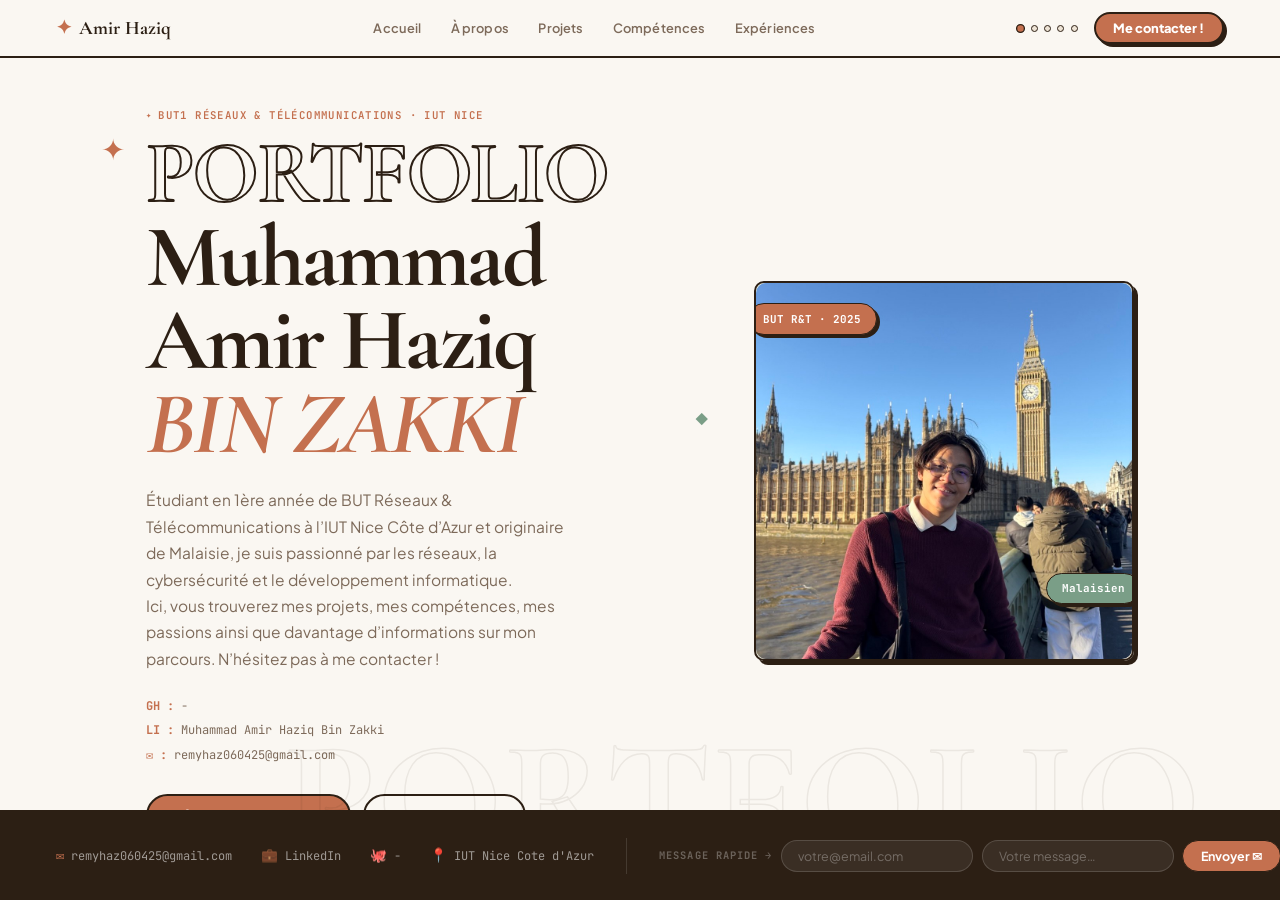
==== index.html @ 5dcdbc03 "Rename Portfolio.html to index.html" ====
<!DOCTYPE html>
<html lang="fr">
<head>
<meta charset="UTF-8">
<meta name="viewport" content="width=device-width, initial-scale=1.0">
<title>Portfolio – Amir Haziq | BUT R&T</title>
<link href="https://fonts.googleapis.com/css2?family=Cormorant+Garamond:ital,wght@0,600;0,700;1,400&family=Plus+Jakarta+Sans:wght@400;500;600;700;800&family=JetBrains+Mono:wght@400;600&display=swap" rel="stylesheet">
<link rel="stylesheet" href="style.css">
<style>

</style>
</head>
<body>

<!-- ══════════════ NAV ══════════════ -->
<nav>
  <a class="nav-logo" href="#" onclick="showPage('home'); return false;">
    <span class="nav-star">✦</span> Amir Haziq
  </a>
  <ul class="nav-links" id="navLinks">
    <li><button onclick="showPage('home')"       data-page="home">Accueil</button></li>
    <li><button onclick="showPage('apropos')"    data-page="apropos">À propos</button></li>
    <li><button onclick="showPage('projets')"    data-page="projets">Projets</button></li>
    <li><button onclick="showPage('competences')" data-page="competences">Compétences</button></li>
    <li><button onclick="showPage('experiences')" data-page="experiences">Expériences</button></li>
  </ul>
  <div style="display:flex;align-items:center;gap:1rem;">
    <div class="nav-dots" id="navDots">
      <div class="dot active" onclick="showPage('home')"        title="Accueil"></div>
      <div class="dot"        onclick="showPage('apropos')"     title="À propos"></div>
      <div class="dot"        onclick="showPage('projets')"     title="Projets"></div>
      <div class="dot"        onclick="showPage('competences')" title="Compétences"></div>
      <div class="dot"        onclick="showPage('experiences')" title="Expériences"></div>
    </div>
    <button class="nav-cta-btn" onclick="focusFooterEmail()">Me contacter !</button>
  </div>
</nav>

<!-- ══════════════ PAGES ══════════════ -->
<div class="pages-wrap">

  <!-- ╔══════════════╗
       ║  1 — HOME   ║
       ╚══════════════╝ -->
  <div class="page active" id="p-home">
    <div class="page-inner">
      <div class="bg-word" style="bottom:0;right:-1%;">PORTFOLIO</div>
      <div class="sparkle sp1" aria-hidden="true">✦</div>
      <div class="sparkle sp2" aria-hidden="true">◆</div>

      <div class="hero-layout">
        <div>
          <div class="eyebrow">BUT1 Réseaux &amp; Télécommunications · IUT Nice</div>
          <h1 class="hero-h1">
            <span class="hero-outline">PORTFOLIO</span>
            <span>Muhammad Amir Haziq<br><em>BIN ZAKKI</em></span>
          </h1>
          <p class="hero-desc">
            Étudiant en 1ère année de BUT Réseaux & Télécommunications à l’IUT Nice Côte d’Azur et originaire de Malaisie, je suis passionné par les réseaux, la cybersécurité et le développement informatique.<br>
            Ici, vous trouverez mes projets, mes compétences, mes passions ainsi que davantage d’informations sur mon parcours. N’hésitez pas à me contacter !
          </p>
          <div class="hero-social">
            <span><strong>GH :</strong> -</span>
            <span href="www.linkedin.com/in/muhammad-amir-haziq-bin-zakki-6a9a522b0"><strong>LI :</strong> Muhammad Amir Haziq Bin Zakki</span>
            <span><strong>✉ :</strong> remyhaz060425@gmail.com</span>
          </div>
          <div class="hero-ctas">
            <button class="btn btn-terra" onclick="showPage('apropos')">Découvrir mon profil →</button>
            <button class="btn btn-outline" onclick="showPage('projets')">Voir mes projets</button>
          </div>
        </div>

        <div style="position:relative;">
          <div class="hero-photo">
            <span class="hf-badge hf1">BUT R&amp;T · 2025</span>
            <img src="me.jpg" alt="Photo de profil" class="profile-photo">
            <span class="hf-badge hf2">Malaisien</span>
          </div>
        </div>
      </div>
    </div>
  </div>


  <!-- ╔══════════════╗
       ║  2 — APROPOS║
       ╚══════════════╝ -->
  <div class="page" id="p-apropos">
    <div class="page-inner">
      <div class="bg-word" style="bottom:2%;right:-2%;">ABOUT</div>

      <div class="eyebrow">Qui suis-je ?</div>
      <div class="apropos-layout">
        <div>
          <h2 class="hello-title">Hello,<br>Je suis<br><em>Amir Haziq</em></h2>
          <div class="apropos-text">
            <p>Originaire de Malaisie, j’ai d’abord suivi une année de programme préparatoire dans mon pays afin de renforcer mes connaissances académiques et de mieux définir mon projet d’études. En 2025, j’ai choisi de poursuivre mon parcours en France en intégrant le BUT Réseaux et Télécommunications à l’IUT Nice Côte d’Azur, un domaine qui correspond pleinement à mes centres d’intérêt. </p>
            <p>Au cours de ma formation, je développe des compétences en programmation, en administration Linux, en cybersécurité ainsi qu’en configuration et gestion de réseaux. Je m’intéresse également aux technologies web, aux systèmes connectés et aux solutions intelligentes basées sur l’intelligence artificielle. </p>
            <p>À long terme, je souhaite mettre mes compétences au service de projets innovants liés à l’environnement et aux technologies qui facilitent le quotidien des personnes. J’aimerais également contribuer au développement de solutions intelligentes, durables et sécurisées, en combinant réseaux, cybersécurité et intelligence artificielle afin d’avoir un impact positif sur la société et les générations futures.</p>
            <p>Mon objectif : m'orienter vers [cybersécurité / développement / administration systèmes].</p>
          </div>
          <a href="www.linkedin.com/in/muhammad-amir-haziq-bin-zakki-6a9a522b0" class="linkedin-bar" target="_blank">🔗 ma profil linkedin</a>
        </div>

        <div>
          <div class="info-cards">
            <div class="info-card">
              <div class="ic-icon">🎓</div>
              <div><div class="ic-label">Formation</div><div class="ic-value">BUT R&amp;T – Sophia Antipolis</div></div>
            </div>
            <div class="info-card">
              <div class="ic-icon">📍</div>
              <div><div class="ic-label">Localisation</div><div class="ic-value">Nice / Sophia Antipolis</div></div>
            </div>
            <div class="info-card">
              <div class="ic-icon">🌍</div>
              <div><div class="ic-label">Langues</div><div class="ic-value">Français · Anglais B2</div></div>
            </div>
            <div class="info-card">
              <div class="ic-icon">🔍</div>
              <div><div class="ic-label">Recherche</div><div class="ic-value">-</div></div>
            </div>
          </div>
          <div class="contact-card">
            <h3>Contact</h3>
            <div class="cc-row"><span class="cc-icon">📍</span> Sophia Antipolis, France</div>
            <div class="cc-row"><span class="cc-icon">✉</span> remyhaz060425@gmail.com</div>
            <div class="cc-row"><span class="cc-icon">🐙</span> -</div>
            <div class="cc-row"><span class="cc-icon">💼</span> -</div>
          </div>
        </div>
      </div>
    </div>
  </div>


  <!-- ╔══════════════╗
       ║  3 — PROJETS║
       ╚══════════════╝ -->
<div class="page" id="p-projets">
  <div class="page-inner">
    <div class="bg-word" style="top:0;right:-2%;font-size:clamp(4rem,9vw,8rem);">
      PROJECTS
    </div>

    <div class="eyebrow">Réalisations</div>
    <h2 class="section-title">Mes projets</h2>

    <div class="projects-grid">

      <!-- SAE21 -->
      <div class="project-card">
        <div class="project-thumb pt-sage">🌐</div>

        <div class="project-body">
          <span class="project-badge badge-tech">
            Technique - SAE21
          </span>

          <div class="proj-title">
            Configuration d’un réseau d’entreprise
          </div>

          <div class="fiche">
            <div>
              <div class="fiche-label">🎯 Objectif</div>

              <div class="fiche-value">
                Concevoir et configurer un réseau d’entreprise
                sécurisé avec segmentation VLAN et services réseau.
              </div>
            </div>

            <div>
              <div class="fiche-label">⚙️ Actions réalisées</div>

              <ul class="fiche-actions">
                <li>Création du plan d’adressage IPv4</li>
                <li>Configuration des VLANs et routage inter-VLAN</li>
                <li>Mise en place du serveur DHCP</li>
                <li>Tests de connectivité et dépannage réseau</li>
              </ul>
            </div>

            <div>
              <div class="fiche-label">🛠️ Technos</div>

              <div class="fiche-tags">
                <span class="tag">Cisco Packet Tracer</span>
                <span class="tag">VLAN</span>
                <span class="tag">DHCP</span>
                <span class="tag">IPv4</span>
              </div>
            </div>

            <div class="fiche-proof">
              📎 Schéma réseau + rapport PDF · <a href="#">Voir →</a>
            </div>
          </div>
        </div>
      </div>

      <!-- R111 -->
      <div class="project-card">
        <div class="project-thumb pt-terra">🌍</div>

        <div class="project-body">
          <span class="project-badge badge-nontech">
            Non Technique - R111
          </span>

          <div class="proj-title">
            Comparaison culturelle France – Malaisie
          </div>

          <div class="fiche">
            <div>
              <div class="fiche-label">🎯 Objectif</div>

              <div class="fiche-value">
                Présenter les différences culturelles et les habitudes
                de communication entre la France et la Malaisie dans un
                contexte universitaire et professionnel.
              </div>
            </div>

            <div>
              <div class="fiche-label">⚙️ Actions réalisées</div>

              <ul class="fiche-actions">
                <li>Recherche et analyse interculturelle</li>
                <li>Création d’un support de présentation</li>
                <li>Présentation orale en français</li>
                <li>Travail collaboratif et communication professionnelle</li>
              </ul>
            </div>

            <div>
              <div class="fiche-label">🛠️ Compétences</div>

              <div class="fiche-tags">
                <span class="tag">Communication</span>
                <span class="tag">Travail d’équipe</span>
                <span class="tag">Présentation orale</span>
                <span class="tag">Interculturel</span>
              </div>
            </div>

            <div class="fiche-proof">
              📎 Diaporama + présentation orale · <a href="#">Voir →</a>
            </div>
          </div>
        </div>
      </div>

      <!--
      <div class="project-card">
        <div class="project-thumb pt-rose">📋</div>

        <div class="project-body">
          <span class="project-badge badge-nontech">
            Non technique
          </span>

          <div class="proj-title">
            [Nom du projet]
          </div>

          <div class="fiche">
            <div>
              <div class="fiche-label">🎯 Objectif</div>

              <div class="fiche-value">
                [Description du projet]
              </div>
            </div>

            <div>
              <div class="fiche-label">⚙️ Actions réalisées</div>

              <ul class="fiche-actions">
                <li>[Action 1]</li>
                <li>[Action 2]</li>
                <li>[Action 3]</li>
              </ul>
            </div>

            <div>
              <div class="fiche-label">🛠️ Compétences</div>

              <div class="fiche-tags">
                <span class="tag">Communication</span>
                <span class="tag">Rédaction</span>
                <span class="tag">Équipe</span>
              </div>
            </div>

            <div class="fiche-proof">
              📎 Rapport PDF · <a href="#">Voir →</a>
            </div>
          </div>
        </div>
      </div>
      -->

    </div>
  </div>
</div>


   <!--╔════════════════════╗
       ║  4 — COMPÉTENCES   ║
       ╚════════════════════╝-->
  <div class="page" id="p-competences">
    <!--
    <div class="page-inner">
      <div class="bg-word" style="bottom:0;left:-1%;font-size:clamp(5rem,10vw,9rem);">SKILLS</div>

      <div class="eyebrow">Savoir-faire</div>
      <h2 class="section-title">Compétences</h2>

      <div class="skills-layout">
        <div class="skill-cat">
          <div class="skill-cat-hd"><div class="skill-cat-icon">🔌</div><span class="skill-cat-name">Réseaux</span></div>
          <div class="skill-item"><div class="skill-row"><span class="skill-name">TCP/IP – Routage</span><span class="skill-lv lv-m">Intermédiaire</span></div><div class="skill-bar"><div class="skill-fill f-terra" style="width:55%"></div></div></div>
          <div class="skill-item"><div class="skill-row"><span class="skill-name">VLAN / Switching</span><span class="skill-lv lv-m">Intermédiaire</span></div><div class="skill-bar"><div class="skill-fill f-terra" style="width:50%"></div></div></div>
          <div class="skill-item"><div class="skill-row"><span class="skill-name">Cisco Packet Tracer</span><span class="skill-lv lv-g">Bon niveau</span></div><div class="skill-bar"><div class="skill-fill f-sage" style="width:65%"></div></div></div>
          <div class="skill-item"><div class="skill-row"><span class="skill-name">Wireshark</span><span class="skill-lv lv-b">Débutant</span></div><div class="skill-bar"><div class="skill-fill f-rose" style="width:35%"></div></div></div>
        </div>
        <div class="skill-cat">
          <div class="skill-cat-hd"><div class="skill-cat-icon">💻</div><span class="skill-cat-name">Développement</span></div>
          <div class="skill-item"><div class="skill-row"><span class="skill-name">HTML5 / CSS3</span><span class="skill-lv lv-g">Bon niveau</span></div><div class="skill-bar"><div class="skill-fill f-sage" style="width:65%"></div></div></div>
          <div class="skill-item"><div class="skill-row"><span class="skill-name">Python</span><span class="skill-lv lv-m">Intermédiaire</span></div><div class="skill-bar"><div class="skill-fill f-terra" style="width:55%"></div></div></div>
          <div class="skill-item"><div class="skill-row"><span class="skill-name">JavaScript</span><span class="skill-lv lv-b">Débutant</span></div><div class="skill-bar"><div class="skill-fill f-rose" style="width:40%"></div></div></div>
          <div class="skill-item"><div class="skill-row"><span class="skill-name">Git / GitHub</span><span class="skill-lv lv-b">Débutant</span></div><div class="skill-bar"><div class="skill-fill f-rose" style="width:30%"></div></div></div>
        </div>
        <div class="skill-cat">
          <div class="skill-cat-hd"><div class="skill-cat-icon">🖥️</div><span class="skill-cat-name">Systèmes &amp; Outils</span></div>
          <div class="skill-item"><div class="skill-row"><span class="skill-name">Linux (CLI)</span><span class="skill-lv lv-m">Intermédiaire</span></div><div class="skill-bar"><div class="skill-fill f-terra" style="width:50%"></div></div></div>
          <div class="skill-item"><div class="skill-row"><span class="skill-name">Windows Server</span><span class="skill-lv lv-b">Débutant</span></div><div class="skill-bar"><div class="skill-fill f-rose" style="width:35%"></div></div></div>
          <div class="skill-item"><div class="skill-row"><span class="skill-name">Docker</span><span class="skill-lv lv-b">Débutant</span></div><div class="skill-bar"><div class="skill-fill f-rose" style="width:20%"></div></div></div>
          <div class="skill-item"><div class="skill-row"><span class="skill-name">VirtualBox / VMware</span><span class="skill-lv lv-m">Intermédiaire</span></div><div class="skill-bar"><div class="skill-fill f-terra" style="width:55%"></div></div></div>
        </div>
        <div class="skill-cat">
          <div class="skill-cat-hd"><div class="skill-cat-icon">🌐</div><span class="skill-cat-name">Soft Skills</span></div>
          <div class="skill-item"><div class="skill-row"><span class="skill-name">Anglais technique</span><span class="skill-lv lv-g">B2</span></div><div class="skill-bar"><div class="skill-fill f-sage" style="width:70%"></div></div></div>
          <div class="skill-item"><div class="skill-row"><span class="skill-name">Travail en équipe</span><span class="skill-lv lv-g">Fort</span></div><div class="skill-bar"><div class="skill-fill f-sage" style="width:80%"></div></div></div>
          <div class="skill-item"><div class="skill-row"><span class="skill-name">Curiosité technique</span><span class="skill-lv lv-g">Fort</span></div><div class="skill-bar"><div class="skill-fill f-sage" style="width:90%"></div></div></div>
          <div class="skill-item"><div class="skill-row"><span class="skill-name">Communication écrite</span><span class="skill-lv lv-m">Intermédiaire</span></div><div class="skill-bar"><div class="skill-fill f-terra" style="width:60%"></div></div></div>
        </div>
      </div>

      <div class="hashtag-row">
        <span class="hashtag">#Curiosité</span>
        <span class="hashtag">#Rigueur</span>
        <span class="hashtag">#Travail-en-équipe</span>
        <span class="hashtag">#Adaptabilité</span>
        <span class="hashtag">#Autonomie</span>
      </div>
    </div>
  -->
  </div>


   <!--╔════════════════════╗
       ║  5 — EXPÉRIENCES   ║
       ╚════════════════════╝-->
  <div class="page" id="p-experiences">
    <!---
    <div class="page-inner">
      <div class="bg-word" style="top:0;right:-2%;font-size:clamp(4rem,8vw,7rem);">RESUME</div>

      <div class="eyebrow">Parcours</div>
      <h2 class="section-title">Expériences</h2>

      <div class="exp-layout">
        <div>
          <div class="exp-section-title">Éducation</div>
          <div class="timeline">
            <div class="tl-item">
              <div class="tl-date">Sept. 2025 – Aujourd'hui</div>
              <div class="tl-title">BUT Réseaux &amp; Télécommunications – 1ère année</div>
              <div class="tl-place">IUT Nice Côte d'Azur – Sophia Antipolis</div>
              <div class="tl-desc">Réseaux, télécoms, développement, systèmes et communication.</div>
            </div>
            <div class="tl-item">
              <div class="tl-date">Aout 2024 - Juilliet 2025</div>
              <div class="tl-title">Programme Preparatoire a la poursuivre d'etudes en france</div>
              <div class="tl-place">UniKl MFI</div>
              <div class="tl-desc">-</div>
            </div>
            <div class="tl-item">
              <div class="tl-date">Janvier 2019 - Fevrier 2024</div>
              <div class="tl-title">SPM equivalent BAC </div>
              <div class="tl-place">MRSM Felda</div>
              <div class="tl-desc">-</div>
            </div>
          </div>
        </div>

        <div>
          <div class="exp-box">
            <div class="exp-section-title">Expérience</div>
            <div class="exp-item">
              <span class="exp-year">✦ [Année]</span>
              <div class="exp-role">[Stage / Mission / Bénévolat]</div>
              <div class="exp-sub">[Description · [Entreprise] – [Ville]]</div>
            </div>
            <div class="exp-item">
              <span class="exp-year">✦ [Année]</span>
              <div class="exp-role">[Projet personnel IT]</div>
              <div class="exp-sub">[Description courte du projet perso]</div>
            </div>
            <div class="hashtag-row" style="margin-top:0;">
              <span class="hashtag">#Créativité</span>
              <span class="hashtag">#Communication</span>
              <span class="hashtag">#Détail</span>
            </div>
          </div>
          <div class="cv-strip">
            <div>
              <h4>[Prénom Nom] – CV 2025</h4>
              <p>BUT R&amp;T · IUT Nice · Stage / Alternance en [domaine]</p>
            </div>
            <a href="cv.pdf" download class="btn btn-ink" style="flex-shrink:0;">⬇ Mon CV</a>
          </div>
        </div>
      </div>
    </div>
  </div>
-->

</div> <!---end .pages-wrap -->


<!-- ══════════════════════════════════════
     CONTACT FOOTER — always visible
══════════════════════════════════════ -->
<footer class="contact-footer">
  <!-- Contact links -->
  <div class="cf-links">
    <a href="mailto:remyhaz060425@gmail.com" class="cf-link">
      <span class="cf-icon">✉</span> remyhaz060425@gmail.com
    </a>
    <a href="https://linkedin.com/in/[profil]" class="cf-link" target="_blank">
      <span class="cf-icon">💼</span> LinkedIn
    </a>
    <a href="https://github.com/[pseudo]" class="cf-link" target="_blank">
      <span class="cf-icon">🐙</span> -
    </a>
    <span class="cf-link" style="cursor:default;">
      <span class="cf-icon">📍</span> IUT Nice Cote d'Azur
    </span>
  </div>

  <div class="cf-divider"></div>

  <!-- Quick email form -->
  <div class="cf-form">
    <span class="cf-form-label">Message rapide →</span>
    <input class="cf-input" id="cfEmail" type="email" placeholder="votre@email.com">
    <input class="cf-msg"   id="cfMsg"   type="text"  placeholder="Votre message…">
    <button class="cf-btn" onclick="handleFooterSend()">Envoyer ✉</button>
  </div>

  <!-- Page label -->
  <div class="cf-page-info">
    <span class="cf-page-num" id="cfPageNum">01</span>
    <span class="cf-page-name" id="cfPageName">Accueil</span>
  </div>
</footer>


<script src="script.js"></script>

</body>
</html>
---- style.css ----
/* ═══════════════════════════════════════
   PASTEL PALETTE — IT THEME
   60% beige/cream  → backgrounds
   30% dark ink     → text, dark cards
   10% terracotta   → CTAs, accents
   + sage green & dusty rose as secondaries
═══════════════════════════════════════ */
:root {
  --cream:     #faf7f2;
  --beige:     #f5efe6;
  --beige-dk:  #ede3d5;
  --parchmt:   #efe8db;

  --sage:      #7a9e87;
  --sage-lt:   #dde9e1;
  --sage-dk:   #4e6e59;

  --rose:      #c9a0a0;
  --rose-lt:   #f2e6e6;
  --rose-dk:   #8c5c5c;

  --terra:     #c4704f;
  --terra-lt:  #f5e0d7;
  --terra-dk:  #8c4a30;

  --ink:       #2c1f14;
  --ink-mid:   #4a3728;
  --muted:     #7d6a5a;
  --border:    #2c1f14;

  --font-disp: 'Cormorant Garamond', serif;
  --font-body: 'Plus Jakarta Sans', sans-serif;
  --font-mono: 'JetBrains Mono', monospace;

  --nav-h:    58px;
  --foot-h:   90px;
  --shadow:   4px 4px 0 var(--border);
  --shadow-sm:3px 3px 0 var(--border);
}

*, *::before, *::after { box-sizing: border-box; margin: 0; padding: 0; }
html, body { height: 100%; overflow: hidden; }
body {
  font-family: var(--font-body);
  font-size: 16px; line-height: 1.7;
  color: var(--ink);
  background: var(--cream);
}

/* ══════════════════════════════════════
   NAV — fixed, 58px tall
══════════════════════════════════════ */
nav {
  position: fixed; top: 0; left: 0; right: 0; z-index: 900;
  height: var(--nav-h);
  display: flex; align-items: center; justify-content: space-between;
  padding: 0 3.5rem;
  background: var(--cream);
  border-bottom: 2px solid var(--border);
}
.nav-logo {
  font-family: var(--font-disp);
  font-size: 1.2rem; font-weight: 700;
  color: var(--ink); text-decoration: none;
  display: flex; align-items: center; gap: .4rem;
  letter-spacing: .01em;
}
.nav-star { color: var(--terra); }

.nav-links { display: flex; list-style: none; gap: .15rem; align-items: center; }
.nav-links button {
  background: none; border: none; cursor: pointer;
  color: var(--muted); font-family: var(--font-body);
  font-size: .8rem; font-weight: 600;
  padding: .38rem .85rem; border-radius: 100px;
  transition: background .15s, color .15s;
  letter-spacing: .01em;
}
.nav-links button:hover { background: var(--beige-dk); color: var(--ink); }
.nav-links button.active { color: var(--terra); font-weight: 800; }
.nav-cta-btn {
  background: var(--terra) !important;
  color: #fff !important;
  border: 2px solid var(--border) !important;
  border-radius: 100px !important;
  padding: .38rem 1.1rem !important;
  font-weight: 800 !important;
  box-shadow: var(--shadow-sm);
  cursor: pointer;
  font-family: var(--font-body);
  font-size: .8rem;
  transition: transform .15s, box-shadow .15s;
}
.nav-cta-btn:hover { transform: translate(-2px,-2px); box-shadow: var(--shadow); }

/* Page indicator dots */
.nav-dots {
  display: flex; gap: .4rem; align-items: center;
}
.dot {
  width: 7px; height: 7px; border-radius: 50%;
  background: var(--beige-dk); border: 1.5px solid var(--border);
  cursor: pointer; transition: background .2s, transform .2s;
}
.dot.active { background: var(--terra); transform: scale(1.3); }

/* ══════════════════════════════════════
   PAGE CONTAINER — fills space between nav & footer
══════════════════════════════════════ */
.pages-wrap {
  position: fixed;
  top: var(--nav-h);
  left: 0; right: 0;
  bottom: var(--foot-h);
  overflow: hidden;
}

/* Each .page sits absolutely, slides in/out */
.page {
  position: absolute;
  inset: 0;
  overflow-y: auto;
  overflow-x: hidden;
  opacity: 0;
  pointer-events: none;
  transform: translateY(24px);
  transition: opacity .35s ease, transform .35s ease;
}
.page.active {
  opacity: 1;
  pointer-events: auto;
  transform: translateY(0);
}
.page.exit-up   { opacity: 0; transform: translateY(-24px); }
.page.exit-down { opacity: 0; transform: translateY(24px); }

.page-inner {
  max-width: 1100px;
  margin: 0 auto;
  padding: 3rem 3.5rem;
  min-height: 100%;
  position: relative;
}

/* ══════════════════════════════════════
   CONTACT FOOTER — fixed, 90px tall
   Always visible at the bottom
══════════════════════════════════════ */
.contact-footer {
  position: fixed;
  bottom: 0; left: 0; right: 0;
  height: var(--foot-h);
  background: var(--ink);
  border-top: 2px solid var(--border);
  display: flex;
  align-items: center;
  padding: 0 3.5rem;
  gap: 2rem;
  z-index: 800;
}

/* Left — contact links */
.cf-links {
  display: flex; align-items: center; gap: 1.8rem;
  flex-shrink: 0;
}
.cf-link {
  display: flex; align-items: center; gap: .45rem;
  color: rgba(255,255,255,.55);
  text-decoration: none;
  font-size: .75rem; font-family: var(--font-mono);
  transition: color .15s;
  white-space: nowrap;
}
.cf-link:hover { color: var(--terra); }
.cf-icon { color: var(--terra); font-size: .85rem; }

/* Divider */
.cf-divider {
  width: 1px; height: 36px;
  background: rgba(255,255,255,.12);
  flex-shrink: 0;
}

/* Center — email form */
.cf-form {
  display: flex; align-items: center; gap: .55rem;
  flex: 1;
}
.cf-form-label {
  font-size: .65rem; font-weight: 700;
  text-transform: uppercase; letter-spacing: .1em;
  color: rgba(255,255,255,.3);
  white-space: nowrap;
  font-family: var(--font-mono);
}
.cf-input {
  flex: 1;
  max-width: 210px;
  background: rgba(255,255,255,.07);
  border: 1.5px solid rgba(255,255,255,.15);
  border-radius: 100px;
  padding: .42rem 1rem;
  color: #fff; font-family: var(--font-body); font-size: .78rem;
  outline: none;
  transition: border-color .15s;
}
.cf-input::placeholder { color: rgba(255,255,255,.3); }
.cf-input:focus { border-color: var(--terra); }
.cf-msg {
  flex: 1.4;
  max-width: 260px;
  background: rgba(255,255,255,.07);
  border: 1.5px solid rgba(255,255,255,.15);
  border-radius: 100px;
  padding: .42rem 1rem;
  color: #fff; font-family: var(--font-body); font-size: .78rem;
  outline: none;
  transition: border-color .15s;
}
.cf-msg::placeholder { color: rgba(255,255,255,.3); }
.cf-msg:focus { border-color: var(--terra); }
.cf-btn {
  background: var(--terra);
  color: #fff;
  border: 1.5px solid var(--border);
  border-radius: 100px;
  padding: .42rem 1.1rem;
  font-size: .78rem; font-weight: 700;
  font-family: var(--font-body);
  cursor: pointer;
  white-space: nowrap;
  transition: background .15s, transform .15s;
  flex-shrink: 0;
}
.cf-btn:hover { background: var(--terra-dk); transform: translate(-1px,-1px); }

/* Right — page label */
.cf-page-info {
  display: flex; flex-direction: column; align-items: flex-end;
  flex-shrink: 0; gap: .05rem;
}
.cf-page-num {
  font-family: var(--font-mono);
  font-size: 1.1rem; font-weight: 600;
  color: rgba(255,255,255,.15);
  line-height: 1;
}
.cf-page-name {
  font-family: var(--font-mono);
  font-size: .6rem; font-weight: 600;
  text-transform: uppercase; letter-spacing: .1em;
  color: rgba(255,255,255,.25);
}

/* ══════════════════════════════════════
   SHARED COMPONENTS
══════════════════════════════════════ */
.eyebrow {
  font-family: var(--font-mono);
  font-size: .67rem; font-weight: 600;
  text-transform: uppercase; letter-spacing: .13em;
  color: var(--terra);
  margin-bottom: .5rem;
  display: flex; align-items: center; gap: .35rem;
}
.eyebrow::before { content: '✦'; font-size: .55rem; }

.section-title {
  font-family: var(--font-disp);
  font-size: clamp(2.4rem, 5vw, 4rem);
  font-weight: 700; letter-spacing: -.02em;
  line-height: 1; margin-bottom: 1.8rem;
}

/* Decorative bg word */
.bg-word {
  position: absolute;
  font-family: var(--font-disp);
  font-weight: 700; font-size: clamp(6rem,13vw,11rem);
  color: transparent;
  -webkit-text-stroke: 1.5px rgba(44,31,20,.07);
  pointer-events: none; user-select: none;
  line-height: 1; white-space: nowrap; z-index: 0;
}

/* Buttons */
.btn {
  display: inline-flex; align-items: center; gap: .5rem;
  padding: .65rem 1.5rem; border-radius: 100px;
  font-family: var(--font-body); font-size: .88rem; font-weight: 700;
  text-decoration: none; cursor: pointer;
  border: 2px solid var(--border);
  transition: transform .18s, box-shadow .18s;
}
.btn:hover { transform: translate(-2px,-2px); box-shadow: 4px 4px 0 var(--border); }
.btn-terra  { background: var(--terra); color: #fff; }
.btn-outline{ background: transparent; color: var(--ink); }
.btn-ink    { background: var(--ink); color: #fff; }
.btn-sage   { background: var(--sage); color: #fff; }

/* Pills */
.pill {
  display: inline-block; padding: .22rem .8rem;
  border-radius: 100px; font-size: .65rem; font-weight: 700;
  text-transform: uppercase; letter-spacing: .08em;
  border: 1.5px solid var(--border); font-family: var(--font-mono);
}
.pill-terra { background: var(--terra); color: #fff; }
.pill-sage  { background: var(--sage-lt); color: var(--sage-dk); }
.pill-rose  { background: var(--rose-lt); color: var(--rose-dk); }
.pill-ink   { background: var(--ink); color: #fff; }

/* ══════════════════════════════════════
   PAGE BACKGROUNDS
══════════════════════════════════════ */
#p-home        { background: var(--cream); }
#p-apropos     { background: var(--beige-dk); }
#p-projets     { background: var(--rose-lt); }
#p-competences { background: var(--sage-lt); }
#p-experiences { background: var(--parchmt); }

/* ══════════════════════════════════════
   P1 — HOME
══════════════════════════════════════ */
.hero-layout {
  display: grid; grid-template-columns: 1fr 380px;
  gap: 3rem; align-items: center; min-height: calc(100vh - var(--nav-h) - var(--foot-h) - 6rem);
}
.hero-h1 {
  font-family: var(--font-disp);
  font-size: clamp(3.2rem, 7vw, 5.5rem);
  font-weight: 700; line-height: .95;
  letter-spacing: -.03em; margin-bottom: 1.3rem;
}
.hero-h1 em { font-style: italic; color: var(--terra); }
.hero-outline {
  display: block; color: transparent;
  -webkit-text-stroke: 2px var(--ink);
}
.hero-desc { font-size: .97rem; color: var(--muted); max-width: 420px; margin-bottom: 1.5rem; }
.hero-desc strong { color: var(--ink); font-weight: 700; }
.hero-social {
  display: flex; flex-direction: column; gap: .25rem; margin-bottom: 1.8rem;
}
.hero-social span {
  font-family: var(--font-mono); font-size: .75rem; color: var(--muted);
}
.hero-social span strong { color: var(--terra); }
.hero-ctas { display: flex; gap: .75rem; flex-wrap: wrap; }

/* Photo card */
.hero-photo {
  width: 100%; height: 380px;
  background: linear-gradient(155deg, var(--sage-lt) 0%, var(--parchmt) 100%);
  border: 2px solid var(--border); border-radius: 10px;
  box-shadow: var(--shadow);
  display: flex; flex-direction: column;
  align-items: center; justify-content: center;
  gap: .5rem; position: relative; overflow: hidden;
}
.profile-photo{
  width:100%;
  height:100%;
  object-fit:cover;
  border-radius:inherit;
}
.hero-photo-emoji { font-size: 3rem; }
.hero-photo-label {
  font-family: var(--font-mono); font-size: .75rem; color: var(--muted);
}
.hf-badge {
  position: absolute;
  background: var(--terra); color: #fff;
  font-family: var(--font-mono); font-size: .68rem; font-weight: 700;
  padding: .35rem .9rem; border-radius: 100px;
  border: 1.5px solid var(--border); box-shadow: var(--shadow-sm);
}
.hf1 { top: 20px; left: -8px; }
.hf2 { bottom: 55px; right: -8px; background: var(--sage); }

.sparkle { position: absolute; color: var(--terra); pointer-events: none; user-select: none; }
.sp1 { font-size: 1.8rem; top: 8%; left: 1%; }
.sp2 { font-size: 1rem; top: 42%; left: 55%; color: var(--sage); }

/* ══════════════════════════════════════
   P2 — À PROPOS
══════════════════════════════════════ */
.apropos-layout {
  display: grid; grid-template-columns: 1fr 1fr;
  gap: 3.5rem; align-items: start;
}
.hello-title {
  font-family: var(--font-disp);
  font-size: clamp(2.6rem, 5.5vw, 4.2rem);
  font-weight: 700; line-height: .95;
  letter-spacing: -.03em; margin-bottom: 1.1rem;
}
.hello-title em { font-style: italic; color: var(--terra); }
.apropos-text p { color: var(--ink-mid); margin-bottom: .9rem; font-size: .95rem; }
.apropos-text strong { color: var(--terra); font-weight: 700; }

.linkedin-bar {
  display: inline-flex; align-items: center; gap: .6rem;
  background: var(--terra); color: #fff;
  border: 2px solid var(--border); border-radius: 100px;
  padding: .48rem 1.1rem; margin-top: 1.2rem;
  font-size: .78rem; font-weight: 700; font-family: var(--font-mono);
  text-decoration: none; box-shadow: var(--shadow-sm);
  transition: transform .15s;
}
.linkedin-bar:hover { transform: translate(-2px,-2px); }

.info-cards { display: grid; grid-template-columns: 1fr 1fr; gap: .7rem; margin-bottom: 1.2rem; }
.info-card {
  background: var(--cream); border: 2px solid var(--border);
  border-radius: 12px; padding: .85rem 1rem;
  box-shadow: var(--shadow-sm);
  display: flex; gap: .65rem; align-items: flex-start;
}
.ic-icon {
  width: 32px; height: 32px; border-radius: 8px; flex-shrink: 0;
  display: flex; align-items: center; justify-content: center;
  font-size: .9rem; background: var(--terra-lt); border: 1.5px solid var(--border);
}
.ic-label { font-size: .6rem; text-transform: uppercase; letter-spacing: .08em; color: var(--muted); font-weight: 700; font-family: var(--font-mono); }
.ic-value { font-size: .84rem; font-weight: 700; }

.contact-card {
  background: var(--ink); border: 2px solid var(--border);
  border-radius: 12px; padding: 1.1rem 1.3rem; box-shadow: var(--shadow);
}
.contact-card h3 {
  font-family: var(--font-disp); font-size: 1.4rem; font-weight: 700;
  color: #fff; margin-bottom: .7rem; font-style: italic;
}
.cc-row {
  display: flex; align-items: center; gap: .45rem;
  font-size: .78rem; color: rgba(255,255,255,.6);
  margin-bottom: .28rem; font-family: var(--font-mono);
}
.cc-icon { color: var(--terra); }

/* ══════════════════════════════════════
   P3 — PROJETS
══════════════════════════════════════ */
.projects-grid { display: grid; grid-template-columns: repeat(3,1fr); gap: 1.3rem; }
.project-card {
  background: var(--cream); border: 2px solid var(--border);
  border-radius: 16px; overflow: hidden;
  box-shadow: var(--shadow); display: flex; flex-direction: column;
  transition: transform .2s, box-shadow .2s;
}
.project-card:hover { transform: translate(-3px,-3px); box-shadow: 7px 7px 0 var(--border); }
.project-thumb {
  height: 110px; display: flex; align-items: center; justify-content: center;
  font-size: 2.4rem; border-bottom: 2px solid var(--border);
  position: relative; overflow: hidden;
}
.pt-sage  { background: linear-gradient(135deg, var(--sage-lt), #c5d8cb); }
.pt-terra { background: linear-gradient(135deg, var(--terra-lt), #f0cfc3); }
.pt-rose  { background: linear-gradient(135deg, var(--rose-lt), #e8c8c8); }
.project-thumb::after {
  content: ''; position: absolute; inset: 0;
  background-image: linear-gradient(rgba(44,31,20,.04) 1px,transparent 1px),linear-gradient(90deg,rgba(44,31,20,.04) 1px,transparent 1px);
  background-size: 18px 18px;
}
.project-body { padding: 1.1rem; display: flex; flex-direction: column; flex: 1; }
.project-badge {
  display: inline-block; border-radius: 100px;
  padding: .16rem .65rem; font-size: .6rem; font-weight: 700;
  text-transform: uppercase; letter-spacing: .07em;
  margin-bottom: .65rem; border: 1.5px solid currentColor; font-family: var(--font-mono);
}
.badge-tech    { color: var(--sage-dk); background: var(--sage-lt); }
.badge-nontech { color: var(--rose-dk); background: var(--rose-lt); }
.proj-title { font-size: .97rem; font-weight: 800; margin-bottom: .45rem; }
.fiche { display: flex; flex-direction: column; gap: .55rem; flex: 1; }
.fiche-label { font-size: .6rem; font-weight: 700; text-transform: uppercase; letter-spacing: .08em; color: var(--muted); font-family: var(--font-mono); }
.fiche-value { font-size: .83rem; color: var(--ink-mid); margin-top: .1rem; }
.fiche-actions { list-style: none; }
.fiche-actions li { font-size: .81rem; color: var(--ink-mid); display: flex; gap: .4rem; }
.fiche-actions li::before { content: "›"; color: var(--terra); font-weight: 800; flex-shrink: 0; }
.fiche-tags { display: flex; flex-wrap: wrap; gap: .28rem; margin-top: .1rem; }
.tag {
  background: var(--ink); color: #fff;
  font-size: .62rem; font-weight: 700;
  padding: .16rem .55rem; border-radius: 100px; font-family: var(--font-mono);
}
.fiche-proof {
  background: var(--terra-lt); border-left: 3px solid var(--terra);
  border-radius: 7px; padding: .4rem .7rem;
  font-size: .76rem; font-weight: 600; margin-top: auto;
  color: var(--ink); display: flex; align-items: center; gap: .35rem;
}
.fiche-proof a { color: var(--terra); text-decoration: none; font-weight: 700; }

/* ══════════════════════════════════════
   P4 — COMPÉTENCES
══════════════════════════════════════ */
.skills-layout { display: grid; grid-template-columns: repeat(2,1fr); gap: 1.1rem; }
.skill-cat {
  background: var(--cream); border: 2px solid var(--border);
  border-radius: 14px; padding: 1.4rem; box-shadow: var(--shadow-sm);
}
.skill-cat-hd { display: flex; align-items: center; gap: .55rem; margin-bottom: 1rem; }
.skill-cat-icon {
  width: 34px; height: 34px; border-radius: 9px;
  display: flex; align-items: center; justify-content: center;
  font-size: .95rem; background: var(--terra-lt); border: 2px solid var(--border);
}
.skill-cat-name { font-weight: 800; font-size: .95rem; }
.skill-item { margin-bottom: .75rem; }
.skill-row { display: flex; justify-content: space-between; margin-bottom: .18rem; }
.skill-name { font-size: .83rem; font-weight: 500; }
.skill-lv { font-size: .62rem; font-weight: 700; padding: .08rem .5rem; border-radius: 100px; font-family: var(--font-mono); }
.lv-b { background: var(--rose-lt); color: var(--rose-dk); }
.lv-m { background: var(--terra-lt); color: var(--terra-dk); }
.lv-g { background: var(--sage-lt); color: var(--sage-dk); border: 1px solid var(--sage); }
.skill-bar { height: 5px; background: var(--parchmt); border-radius: 100px; overflow: hidden; }
.skill-fill { height: 100%; border-radius: 100px; }
.f-terra { background: var(--terra); }
.f-sage  { background: var(--sage); }
.f-rose  { background: var(--rose); }
.hashtag-row { display: flex; flex-wrap: wrap; gap: .5rem; margin-top: 1.4rem; }
.hashtag {
  background: var(--ink); color: #fff;
  border: 2px solid var(--border); border-radius: 100px;
  padding: .28rem .85rem; font-size: .76rem; font-weight: 700;
  box-shadow: 2px 2px 0 var(--border); font-family: var(--font-mono);
}

/* ══════════════════════════════════════
   P5 — EXPÉRIENCES
══════════════════════════════════════ */
.exp-layout { display: grid; grid-template-columns: 1fr 1fr; gap: 3rem; }
.exp-section-title {
  font-family: var(--font-disp);
  font-size: 1.5rem; font-weight: 700;
  color: var(--terra); margin-bottom: 1.2rem; font-style: italic;
}
.timeline { position: relative; padding-left: 1.9rem; }
.timeline::before {
  content: ''; position: absolute; left: 6px; top: 4px; bottom: 4px;
  width: 2px; background: linear-gradient(to bottom, var(--terra), var(--sage)); border-radius: 2px;
}
.tl-item { position: relative; margin-bottom: 1.5rem; }
.tl-item::before {
  content: '✦'; position: absolute; left: -1.9rem; top: .2rem;
  color: var(--terra); font-size: .7rem;
}
.tl-date { font-family: var(--font-mono); font-size: .7rem; font-weight: 600; color: var(--terra); margin-bottom: .12rem; }
.tl-title { font-size: .95rem; font-weight: 800; margin-bottom: .08rem; }
.tl-place { font-size: .8rem; color: var(--sage-dk); font-weight: 600; margin-bottom: .18rem; }
.tl-desc  { font-size: .8rem; color: var(--muted); }

.exp-box {
  background: var(--ink); border: 2px solid var(--border);
  border-radius: 14px; padding: 1.6rem; box-shadow: var(--shadow);
}
.exp-box .exp-section-title { color: var(--terra); }
.exp-year { font-family: var(--font-mono); font-size: .7rem; color: var(--terra); display: block; margin-bottom: .12rem; }
.exp-role { font-size: .95rem; font-weight: 800; color: #fff; }
.exp-sub  { font-size: .8rem; color: rgba(255,255,255,.5); margin-bottom: 1.2rem; }
.cv-strip {
  background: var(--terra); border: 2px solid var(--border);
  border-radius: 11px; padding: 1rem 1.4rem;
  display: flex; align-items: center; justify-content: space-between;
  gap: 1rem; flex-wrap: wrap; box-shadow: var(--shadow-sm); margin-top: 1.3rem;
}
.cv-strip h4 { font-size: .97rem; font-weight: 800; color: #fff; margin-bottom: .1rem; }
.cv-strip p  { font-size: .78rem; color: rgba(255,255,255,.7); }

/* ══════════════════════════════════════
   RESPONSIVE
══════════════════════════════════════ */
@media(max-width:900px){
  :root { --foot-h: 120px; }
  nav { padding: 0 1.2rem; }
  .nav-links li:not(:last-child) { display: none; }
  .nav-dots { display: none; }
  .page-inner { padding: 2rem 1.5rem; }
  .hero-layout, .apropos-layout, .exp-layout { grid-template-columns: 1fr; }
  .hero-photo { display: none; }
  .projects-grid, .skills-layout { grid-template-columns: 1fr; }
  .info-cards { grid-template-columns: 1fr 1fr; }
  .contact-footer { padding: 0 1.2rem; gap: .8rem; flex-wrap: wrap; height: auto; min-height: var(--foot-h); padding-top:.6rem; padding-bottom:.6rem; }
  .cf-links { gap: 1rem; }
  .cf-divider { display: none; }
  .cf-page-info { display: none; }
  .cf-input, .cf-msg { max-width: 120px; }
}
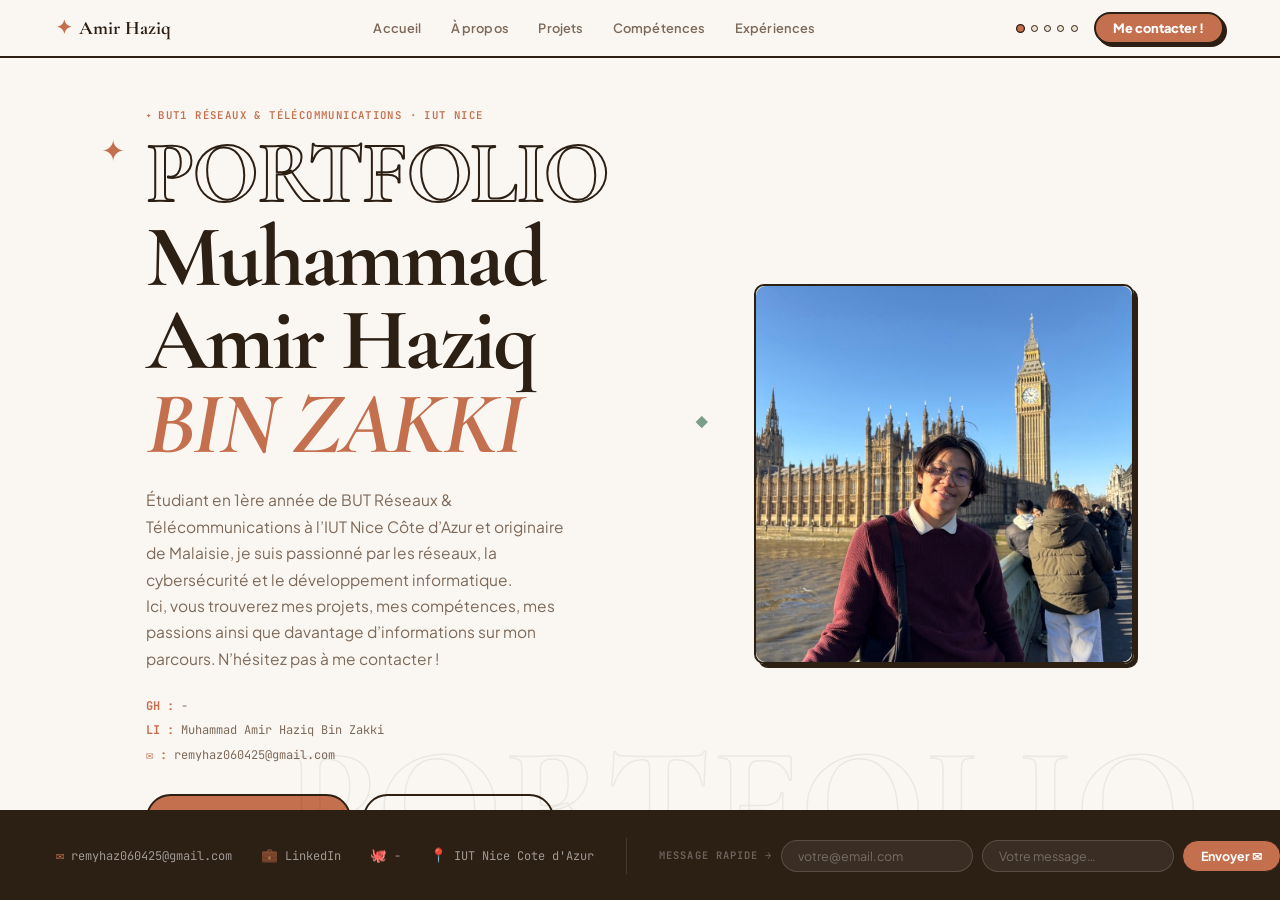
==== commit f8319df0: "Update index.html" ====
--- a/index.html
+++ b/index.html
@@ -61,20 +61,18 @@
           </p>
           <div class="hero-social">
             <span><strong>GH :</strong> -</span>
-            <span href="www.linkedin.com/in/muhammad-amir-haziq-bin-zakki-6a9a522b0"><strong>LI :</strong> Muhammad Amir Haziq Bin Zakki</span>
+            <span href="https://www.linkedin.com/in/muhammad-amir-haziq-bin-zakki-6a9a522b0"><strong>LI :</strong> Muhammad Amir Haziq Bin Zakki</span>
             <span><strong>✉ :</strong> remyhaz060425@gmail.com</span>
           </div>
           <div class="hero-ctas">
             <button class="btn btn-terra" onclick="showPage('apropos')">Découvrir mon profil →</button>
-            <button class="btn btn-outline" onclick="showPage('projets')">Voir mes projets</button>
+            <a href="cv.pdf" download class="btn btn-outline">Télécharger mon CV </a>
           </div>
         </div>
 
         <div style="position:relative;">
           <div class="hero-photo">
-            <span class="hf-badge hf1">BUT R&amp;T · 2025</span>
             <img src="me.jpg" alt="Photo de profil" class="profile-photo">
-            <span class="hf-badge hf2">Malaisien</span>
           </div>
         </div>
       </div>
@@ -92,14 +90,15 @@
       <div class="eyebrow">Qui suis-je ?</div>
       <div class="apropos-layout">
         <div>
-          <h2 class="hello-title">Hello,<br>Je suis<br><em>Amir Haziq</em></h2>
+          <h2 class="hello-title">Bonjour,<br>Je suis<br><em>Amir Haziq</em></h2>
           <div class="apropos-text">
-            <p>Originaire de Malaisie, j’ai d’abord suivi une année de programme préparatoire dans mon pays afin de renforcer mes connaissances académiques et de mieux définir mon projet d’études. En 2025, j’ai choisi de poursuivre mon parcours en France en intégrant le BUT Réseaux et Télécommunications à l’IUT Nice Côte d’Azur, un domaine qui correspond pleinement à mes centres d’intérêt. </p>
-            <p>Au cours de ma formation, je développe des compétences en programmation, en administration Linux, en cybersécurité ainsi qu’en configuration et gestion de réseaux. Je m’intéresse également aux technologies web, aux systèmes connectés et aux solutions intelligentes basées sur l’intelligence artificielle. </p>
+            <p>Je suis originaire de Malaisie. Après avoir terminé mes études secondaires, j’ai suivi une année de programme préparatoire afin de renforcer mes connaissances académiques et de réfléchir à mon projet d’avenir. À cette époque, poursuivre mes études en France n’était pas vraiment dans mes plans. Cependant, en commençant à apprendre la langue française et à découvrir la culture du pays, j’ai progressivement développé un véritable intérêt pour cette expérience. </p>
+            <p>C’est ainsi qu’en 2025, j’ai décidé de venir en France pour poursuivre mes études en BUT Réseaux et Télécommunications à l’IUT Nice Côte d’Azur. Cette formation me permet aujourd’hui de développer des compétences en programmation, en administration Linux, en cybersécurité ainsi qu’en configuration et gestion de réseaux.</p>
+            <p>Je suis particulièrement attiré par la cybersécurité, les technologies web et l’innovation technologique. J’aime comprendre le fonctionnement des systèmes, relever des défis techniques et participer à la conception de solutions qui peuvent faciliter le quotidien des utilisateurs tout en restant fiables et sécurisées.</p>
+            <p>En dehors de mes études, j’aime voyager et découvrir de nouvelles cultures. Je pratique également le jogging, une activité qui me permet de rester actif et de relever de nouveaux défis. Je suis aussi collectionneur de figurines Pop Mart, avec une préférence particulière pour la série Hirono, dont j’apprécie le design créatif et l’univers artistique.</p>
             <p>À long terme, je souhaite mettre mes compétences au service de projets innovants liés à l’environnement et aux technologies qui facilitent le quotidien des personnes. J’aimerais également contribuer au développement de solutions intelligentes, durables et sécurisées, en combinant réseaux, cybersécurité et intelligence artificielle afin d’avoir un impact positif sur la société et les générations futures.</p>
-            <p>Mon objectif : m'orienter vers [cybersécurité / développement / administration systèmes].</p>
-          </div>
-          <a href="www.linkedin.com/in/muhammad-amir-haziq-bin-zakki-6a9a522b0" class="linkedin-bar" target="_blank">🔗 ma profil linkedin</a>
+          </div>
+          <a href="https://www.linkedin.com/in/muhammad-amir-haziq-bin-zakki-6a9a522b0" class="linkedin-bar" target="_blank">🔗 ma profil linkedin</a>
         </div>
 
         <div>
@@ -121,12 +120,33 @@
               <div><div class="ic-label">Recherche</div><div class="ic-value">-</div></div>
             </div>
           </div>
-          <div class="contact-card">
-            <h3>Contact</h3>
-            <div class="cc-row"><span class="cc-icon">📍</span> Sophia Antipolis, France</div>
-            <div class="cc-row"><span class="cc-icon">✉</span> remyhaz060425@gmail.com</div>
-            <div class="cc-row"><span class="cc-icon">🐙</span> -</div>
-            <div class="cc-row"><span class="cc-icon">💼</span> -</div>
+          <div class="photo-stack">
+            <div class="stack-photo photo1">
+              <img src="london.jpg" alt="London">
+              <span class="photo-caption">London</span>
+            </div>
+            <div class="stack-photo photo2">
+              <img src="malaysia.jpg" alt="Malaysia">
+              <span class="photo-caption">Malaisie</span>
+            </div>
+              <div class="stack-photo photo3">
+              <img src="nice.jpg" alt="Nice">
+              <span class="photo-caption">Nice</span>
+            </div>
+          </div>
+          <div class="photo-stack2">
+            <div class="stack-photo photo1">
+              <img src="hirono1.jpg" alt="London">
+              <span class="photo-caption">Hirono</span>
+            </div>
+            <div class="stack-photo photo2">
+              <img src="hirono2.jpg" alt="Malaysia">
+              <span class="photo-caption">Hirono</span>
+            </div>
+              <div class="stack-photo photo3">
+              <img src="hirono3.jpg" alt="Nice">
+              <span class="photo-caption">Hirono</span>
+            </div>
           </div>
         </div>
       </div>
@@ -312,7 +332,6 @@
        ║  4 — COMPÉTENCES   ║
        ╚════════════════════╝-->
   <div class="page" id="p-competences">
-    <!--
     <div class="page-inner">
       <div class="bg-word" style="bottom:0;left:-1%;font-size:clamp(5rem,10vw,9rem);">SKILLS</div>
 
@@ -358,7 +377,6 @@
         <span class="hashtag">#Autonomie</span>
       </div>
     </div>
-  -->
   </div>
 
 
@@ -442,7 +460,7 @@
     <a href="mailto:remyhaz060425@gmail.com" class="cf-link">
       <span class="cf-icon">✉</span> remyhaz060425@gmail.com
     </a>
-    <a href="https://linkedin.com/in/[profil]" class="cf-link" target="_blank">
+    <a href="https://www.linkedin.com/in/muhammad-amir-haziq-bin-zakki-6a9a522b0" class="cf-link" target="_blank">
       <span class="cf-icon">💼</span> LinkedIn
     </a>
     <a href="https://github.com/[pseudo]" class="cf-link" target="_blank">
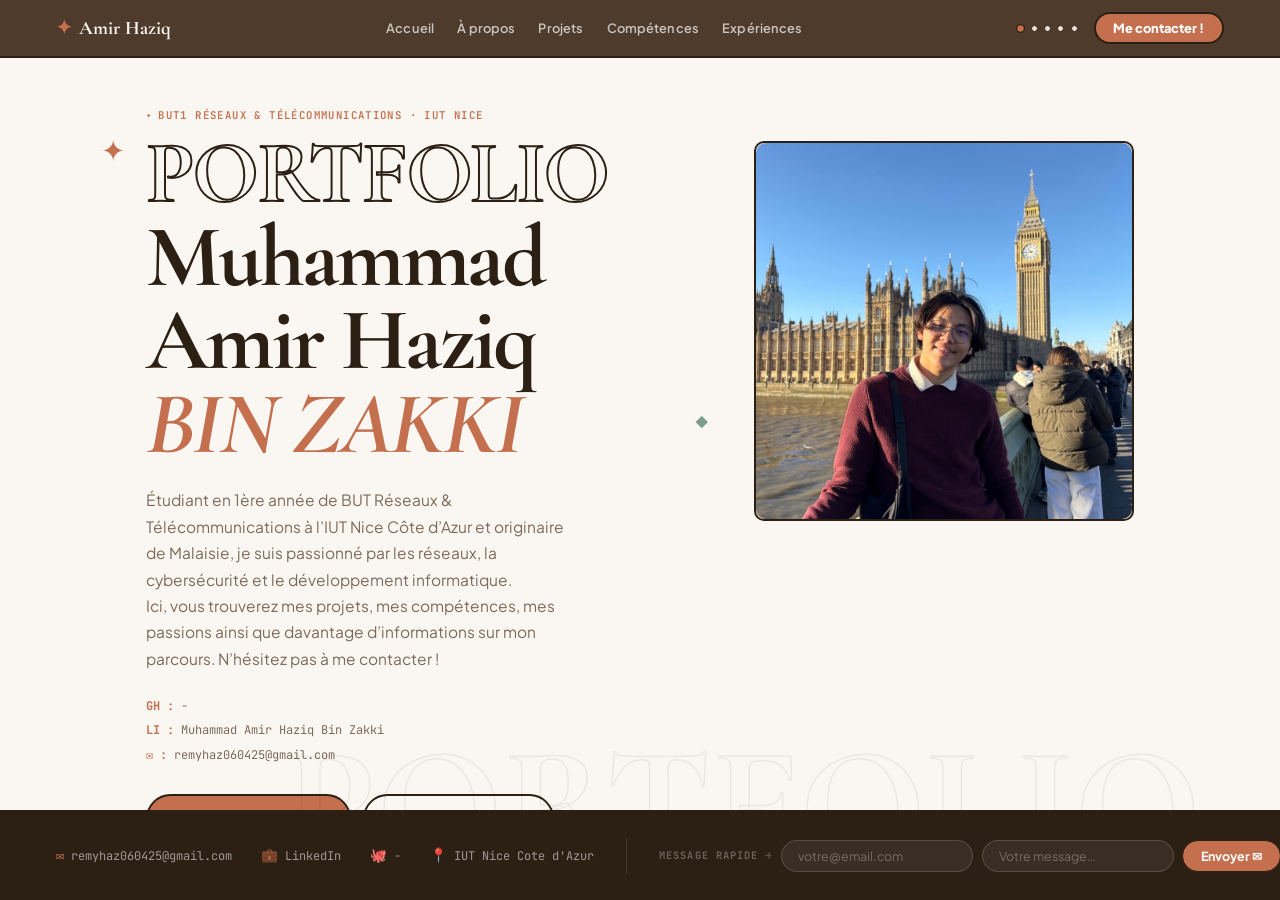
==== commit 5def2255: "Update index.html" ====
--- a/index.html
+++ b/index.html
@@ -113,7 +113,7 @@
             </div>
             <div class="info-card">
               <div class="ic-icon">🌍</div>
-              <div><div class="ic-label">Langues</div><div class="ic-value">Français · Anglais B2</div></div>
+              <div><div class="ic-label">Langues</div><div class="ic-value">Français DELF B1 · Anglais bilingue</div></div>
             </div>
             <div class="info-card">
               <div class="ic-icon">🔍</div>
@@ -214,7 +214,12 @@
             </div>
 
             <div class="fiche-proof">
-              📎 Schéma réseau + rapport PDF · <a href="#">Voir →</a>
+              📎 Documents du projet
+            </div>
+
+            <div class="fiche-tags" style="margin-top:.6rem;">
+              <a href="SAE21_Rapport.pdf" target="_blank" class="tag">📄 Rapport</a>
+              <a href="SAE21_Topologie.pkt" download class="tag">🌐 Packet Tracer</a>
             </div>
           </div>
         </div>
@@ -267,7 +272,17 @@
             </div>
 
             <div class="fiche-proof">
-              📎 Diaporama + présentation orale · <a href="#">Voir →</a>
+              📎 Présentations
+            </div>
+
+            <div class="fiche-tags" style="margin-top:.6rem;">
+              <a href="R111_1.pdf" target="_blank" class="tag">
+                📊 Rythmes scolaires
+              </a>
+
+              <a href="R111_2.pdf" target="_blank" class="tag">
+                📊 L’ÉDUCATION DES ENFANTS
+              </a>
             </div>
           </div>
         </div>
@@ -339,33 +354,171 @@
       <h2 class="section-title">Compétences</h2>
 
       <div class="skills-layout">
+                <div class="skill-cat">
+          <div class="skill-cat-hd">
+            <div class="skill-cat-icon">🔌</div>
+            <span class="skill-cat-name">Réseaux</span>
+          </div>
+          
+          <div class="skill-item">
+            <div class="skill-row">
+              <span class="skill-name">GNS3</span>
+              <span class="skill-lv lv-m">Intermédiaire</span>
+            </div>
+            <div class="skill-bar"><div class="skill-fill f-terra" style="width:60%"></div></div>
+          </div>
+        <!---
+          <div class="skill-item">
+            <div class="skill-row">
+              <span class="skill-name">Configuration Cisco IOS</span>
+              <span class="skill-lv lv-m">Intermédiaire</span>
+            </div>
+            <div class="skill-bar"><div class="skill-fill f-terra" style="width:55%"></div></div>
+          </div>
+        -->
+          <div class="skill-item">
+            <div class="skill-row">
+              <span class="skill-name">Cisco Packet Tracer</span>
+              <span class="skill-lv lv-g">Bon niveau</span>
+            </div>
+            <div class="skill-bar"><div class="skill-fill f-sage" style="width:70%"></div></div>
+          </div>
+
+          <div class="skill-item">
+            <div class="skill-row">
+              <span class="skill-name">Wireshark</span>
+              <span class="skill-lv lv-b">Débutant</span>
+            </div>
+            <div class="skill-bar"><div class="skill-fill f-rose" style="width:40%"></div></div>
+          </div>
+        </div>
+
+
         <div class="skill-cat">
-          <div class="skill-cat-hd"><div class="skill-cat-icon">🔌</div><span class="skill-cat-name">Réseaux</span></div>
-          <div class="skill-item"><div class="skill-row"><span class="skill-name">TCP/IP – Routage</span><span class="skill-lv lv-m">Intermédiaire</span></div><div class="skill-bar"><div class="skill-fill f-terra" style="width:55%"></div></div></div>
-          <div class="skill-item"><div class="skill-row"><span class="skill-name">VLAN / Switching</span><span class="skill-lv lv-m">Intermédiaire</span></div><div class="skill-bar"><div class="skill-fill f-terra" style="width:50%"></div></div></div>
-          <div class="skill-item"><div class="skill-row"><span class="skill-name">Cisco Packet Tracer</span><span class="skill-lv lv-g">Bon niveau</span></div><div class="skill-bar"><div class="skill-fill f-sage" style="width:65%"></div></div></div>
-          <div class="skill-item"><div class="skill-row"><span class="skill-name">Wireshark</span><span class="skill-lv lv-b">Débutant</span></div><div class="skill-bar"><div class="skill-fill f-rose" style="width:35%"></div></div></div>
-        </div>
+          <div class="skill-cat-hd">
+            <div class="skill-cat-icon">📡</div>
+            <span class="skill-cat-name">Télécommunications</span>
+          </div>
+
+          <div class="skill-item">
+            <div class="skill-row">
+              <span class="skill-name">Asterisk PBX</span>
+              <span class="skill-lv lv-m">Intermédiaire</span>
+            </div>
+            <div class="skill-bar"><div class="skill-fill f-terra" style="width:55%"></div></div>
+          </div>
+
+          <div class="skill-item">
+            <div class="skill-row">
+              <span class="skill-name">Linphone / VoIP</span>
+              <span class="skill-lv lv-m">Intermédiaire</span>
+            </div>
+            <div class="skill-bar"><div class="skill-fill f-terra" style="width:50%"></div></div>
+          </div>
+
+          <div class="skill-item">
+            <div class="skill-row">
+              <span class="skill-name">LoRa / IoT Networks</span>
+              <span class="skill-lv lv-b">Débutant</span>
+            </div>
+            <div class="skill-bar"><div class="skill-fill f-rose" style="width:40%"></div></div>
+          </div>
+          
+          <div class="skill-item">
+            <div class="skill-row">
+              <span class="skill-name">SIP Protocol</span>
+              <span class="skill-lv lv-b">Débutant</span>
+            </div>
+            <div class="skill-bar"><div class="skill-fill f-rose" style="width:35%"></div></div>
+          </div>
+        </div>
+      
+
         <div class="skill-cat">
-          <div class="skill-cat-hd"><div class="skill-cat-icon">💻</div><span class="skill-cat-name">Développement</span></div>
-          <div class="skill-item"><div class="skill-row"><span class="skill-name">HTML5 / CSS3</span><span class="skill-lv lv-g">Bon niveau</span></div><div class="skill-bar"><div class="skill-fill f-sage" style="width:65%"></div></div></div>
-          <div class="skill-item"><div class="skill-row"><span class="skill-name">Python</span><span class="skill-lv lv-m">Intermédiaire</span></div><div class="skill-bar"><div class="skill-fill f-terra" style="width:55%"></div></div></div>
-          <div class="skill-item"><div class="skill-row"><span class="skill-name">JavaScript</span><span class="skill-lv lv-b">Débutant</span></div><div class="skill-bar"><div class="skill-fill f-rose" style="width:40%"></div></div></div>
-          <div class="skill-item"><div class="skill-row"><span class="skill-name">Git / GitHub</span><span class="skill-lv lv-b">Débutant</span></div><div class="skill-bar"><div class="skill-fill f-rose" style="width:30%"></div></div></div>
-        </div>
+          <div class="skill-cat-hd">
+            <div class="skill-cat-icon">🖥️</div>
+            <span class="skill-cat-name">Informatique</span>
+          </div>
+
+          <div class="skill-item">
+            <div class="skill-row">
+              <span class="skill-name">HTML5 / CSS3</span>
+              <span class="skill-lv lv-g">Bon niveau</span>
+            </div>
+            <div class="skill-bar"><div class="skill-fill f-sage" style="width:70%"></div></div>
+          </div>
+
+          <div class="skill-item">
+            <div class="skill-row">
+              <span class="skill-name">PHP / MySQL</span>
+              <span class="skill-lv lv-m">Intermédiaire</span>
+            </div>
+            <div class="skill-bar"><div class="skill-fill f-terra" style="width:55%"></div></div>
+          </div>
+
+          <div class="skill-item">
+            <div class="skill-row">
+              <span class="skill-name">Python</span>
+              <span class="skill-lv lv-m">Intermédiaire</span>
+            </div>
+            <div class="skill-bar"><div class="skill-fill f-terra" style="width:55%"></div></div>
+          </div>
+
+          <div class="skill-item">
+            <div class="skill-row">
+              <span class="skill-name">Linux (CLI)</span>
+              <span class="skill-lv lv-m">Intermédiaire</span>
+            </div>
+            <div class="skill-bar"><div class="skill-fill f-terra" style="width:60%"></div></div>
+          </div>
+
+          <div class="skill-item">
+            <div class="skill-row">
+              <span class="skill-name">C / C++</span>
+              <span class="skill-lv lv-b">Débutant</span>
+            </div>
+            <div class="skill-bar"><div class="skill-fill f-rose" style="width:35%"></div></div>
+          </div>
+        </div>
+
+
         <div class="skill-cat">
-          <div class="skill-cat-hd"><div class="skill-cat-icon">🖥️</div><span class="skill-cat-name">Systèmes &amp; Outils</span></div>
-          <div class="skill-item"><div class="skill-row"><span class="skill-name">Linux (CLI)</span><span class="skill-lv lv-m">Intermédiaire</span></div><div class="skill-bar"><div class="skill-fill f-terra" style="width:50%"></div></div></div>
-          <div class="skill-item"><div class="skill-row"><span class="skill-name">Windows Server</span><span class="skill-lv lv-b">Débutant</span></div><div class="skill-bar"><div class="skill-fill f-rose" style="width:35%"></div></div></div>
-          <div class="skill-item"><div class="skill-row"><span class="skill-name">Docker</span><span class="skill-lv lv-b">Débutant</span></div><div class="skill-bar"><div class="skill-fill f-rose" style="width:20%"></div></div></div>
-          <div class="skill-item"><div class="skill-row"><span class="skill-name">VirtualBox / VMware</span><span class="skill-lv lv-m">Intermédiaire</span></div><div class="skill-bar"><div class="skill-fill f-terra" style="width:55%"></div></div></div>
-        </div>
-        <div class="skill-cat">
-          <div class="skill-cat-hd"><div class="skill-cat-icon">🌐</div><span class="skill-cat-name">Soft Skills</span></div>
-          <div class="skill-item"><div class="skill-row"><span class="skill-name">Anglais technique</span><span class="skill-lv lv-g">B2</span></div><div class="skill-bar"><div class="skill-fill f-sage" style="width:70%"></div></div></div>
-          <div class="skill-item"><div class="skill-row"><span class="skill-name">Travail en équipe</span><span class="skill-lv lv-g">Fort</span></div><div class="skill-bar"><div class="skill-fill f-sage" style="width:80%"></div></div></div>
-          <div class="skill-item"><div class="skill-row"><span class="skill-name">Curiosité technique</span><span class="skill-lv lv-g">Fort</span></div><div class="skill-bar"><div class="skill-fill f-sage" style="width:90%"></div></div></div>
-          <div class="skill-item"><div class="skill-row"><span class="skill-name">Communication écrite</span><span class="skill-lv lv-m">Intermédiaire</span></div><div class="skill-bar"><div class="skill-fill f-terra" style="width:60%"></div></div></div>
+          <div class="skill-cat-hd">
+            <div class="skill-cat-icon">🤝</div>
+            <span class="skill-cat-name">Soft Skills</span>
+          </div>
+
+          <div class="skill-item">
+            <div class="skill-row">
+              <span class="skill-name">Travail en équipe</span>
+              <span class="skill-lv lv-g">Fort</span>
+            </div>
+            <div class="skill-bar"><div class="skill-fill f-sage" style="width:85%"></div></div>
+          </div>
+
+          <div class="skill-item">
+            <div class="skill-row">
+              <span class="skill-name">Résolution de problèmes</span>
+              <span class="skill-lv lv-g">Fort</span>
+            </div>
+            <div class="skill-bar"><div class="skill-fill f-sage" style="width:80%"></div></div>
+          </div>
+
+          <div class="skill-item">
+            <div class="skill-row">
+              <span class="skill-name">Adaptabilité</span>
+              <span class="skill-lv lv-g">Fort</span>
+            </div>
+            <div class="skill-bar"><div class="skill-fill f-sage" style="width:85%"></div></div>
+          </div>
+
+          <div class="skill-item">
+            <div class="skill-row">
+              <span class="skill-name">Autonomie</span>
+              <span class="skill-lv lv-m">Intermédiaire</span>
+            </div>
+            <div class="skill-bar"><div class="skill-fill f-terra" style="width:70%"></div></div>
+          </div>
         </div>
       </div>
 
@@ -383,70 +536,265 @@
    <!--╔════════════════════╗
        ║  5 — EXPÉRIENCES   ║
        ╚════════════════════╝-->
-  <div class="page" id="p-experiences">
-    <!---
-    <div class="page-inner">
-      <div class="bg-word" style="top:0;right:-2%;font-size:clamp(4rem,8vw,7rem);">RESUME</div>
-
-      <div class="eyebrow">Parcours</div>
-      <h2 class="section-title">Expériences</h2>
-
-      <div class="exp-layout">
-        <div>
-          <div class="exp-section-title">Éducation</div>
-          <div class="timeline">
-            <div class="tl-item">
-              <div class="tl-date">Sept. 2025 – Aujourd'hui</div>
-              <div class="tl-title">BUT Réseaux &amp; Télécommunications – 1ère année</div>
-              <div class="tl-place">IUT Nice Côte d'Azur – Sophia Antipolis</div>
-              <div class="tl-desc">Réseaux, télécoms, développement, systèmes et communication.</div>
-            </div>
-            <div class="tl-item">
-              <div class="tl-date">Aout 2024 - Juilliet 2025</div>
-              <div class="tl-title">Programme Preparatoire a la poursuivre d'etudes en france</div>
-              <div class="tl-place">UniKl MFI</div>
-              <div class="tl-desc">-</div>
-            </div>
-            <div class="tl-item">
-              <div class="tl-date">Janvier 2019 - Fevrier 2024</div>
-              <div class="tl-title">SPM equivalent BAC </div>
-              <div class="tl-place">MRSM Felda</div>
-              <div class="tl-desc">-</div>
-            </div>
-          </div>
-        </div>
-
-        <div>
-          <div class="exp-box">
-            <div class="exp-section-title">Expérience</div>
-            <div class="exp-item">
-              <span class="exp-year">✦ [Année]</span>
-              <div class="exp-role">[Stage / Mission / Bénévolat]</div>
-              <div class="exp-sub">[Description · [Entreprise] – [Ville]]</div>
-            </div>
-            <div class="exp-item">
-              <span class="exp-year">✦ [Année]</span>
-              <div class="exp-role">[Projet personnel IT]</div>
-              <div class="exp-sub">[Description courte du projet perso]</div>
-            </div>
-            <div class="hashtag-row" style="margin-top:0;">
-              <span class="hashtag">#Créativité</span>
-              <span class="hashtag">#Communication</span>
-              <span class="hashtag">#Détail</span>
-            </div>
-          </div>
-          <div class="cv-strip">
-            <div>
-              <h4>[Prénom Nom] – CV 2025</h4>
-              <p>BUT R&amp;T · IUT Nice · Stage / Alternance en [domaine]</p>
-            </div>
-            <a href="cv.pdf" download class="btn btn-ink" style="flex-shrink:0;">⬇ Mon CV</a>
-          </div>
+      <div class="page" id="p-experiences">
+        <div class="page-inner">
+
+          <div class="bg-word"
+              style="top:0;right:-2%;font-size:clamp(4rem,8vw,7rem);">
+            EXPÉRIENCES
+          </div>
+
+          <div class="eyebrow">Parcours</div>
+          <h2 class="section-title">Formation & Expériences</h2>
+
+          <div class="exp-layout">
+
+            <!-- LEFT COLUMN -->
+            <div>
+
+              <div class="exp-section-title">Éducation</div>
+
+              <div class="timeline">
+
+                <div class="tl-item">
+                  <div class="tl-date">Sept. 2025 – Aujourd'hui</div>
+                  <div class="tl-title">BUT Réseaux & Télécommunications</div>
+                  <div class="tl-place">IUT Nice Côte d'Azur – Sophia Antipolis</div>
+                  <div class="tl-desc">
+                    Formation en réseaux, télécommunications, systèmes,
+                    cybersécurité et développement informatique.
+                  </div>
+                </div>
+
+                <div class="tl-item">
+                  <div class="tl-date">Août 2024 – Juillet 2025</div>
+                  <div class="tl-title">
+                    Préparation à la poursuite d'études en France
+                  </div>
+                  <div class="tl-place">Institut Franco-Malaisien (MFI)</div>
+                  <div class="tl-desc">
+                    Préparation académique en français et obtention du DELF B1.
+                  </div>
+                </div>
+
+                <div class="tl-item">
+                  <div class="tl-date">2019 – 2024</div>
+                  <div class="tl-title">
+                    SPM (équivalent du Baccalauréat scientifique français)
+                  </div>
+                  <div class="tl-place">MRSM Felda Trolak</div>
+                  <div class="tl-desc">
+                    Formation scientifique avec spécialisation en mathématiques
+                    et sciences.
+                  </div>
+                </div>
+
+              </div>
+
+              <!-- LANGUES -->
+              <div class="skill-cat" style="margin-top:1.5rem;">
+
+                <div class="skill-cat-hd">
+                  <div class="skill-cat-icon">🌍</div>
+                  <span class="skill-cat-name">Langues</span>
+                </div>
+
+                <div class="skill-item">
+                  <div class="skill-row">
+                    <span class="skill-name">Malais</span>
+                    <span class="skill-lv lv-g">Natif</span>
+                  </div>
+                  <div class="skill-bar">
+                    <div class="skill-fill f-sage" style="width:100%"></div>
+                  </div>
+                </div>
+
+                <div class="skill-item">
+                  <div class="skill-row">
+                    <span class="skill-name">Anglais</span>
+                    <span class="skill-lv lv-g">Bilingue</span>
+                  </div>
+                  <div class="skill-bar">
+                    <div class="skill-fill f-sage" style="width:95%"></div>
+                  </div>
+                </div>
+
+                <div class="skill-item">
+                  <div class="skill-row">
+                    <span class="skill-name">Français</span>
+                    <span class="skill-lv lv-m">DELF B1</span>
+                  </div>
+                  <div class="skill-bar">
+                    <div class="skill-fill f-terra" style="width:65%"></div>
+                  </div>
+                </div>
+
+              </div>
+
+            </div>
+
+            <!-- RIGHT COLUMN -->
+            <div>
+
+              <!-- THALES -->
+              <div class="project-card"
+                  style="width:100%;max-width:none;margin-bottom:1rem;">
+
+                <div class="project-thumb pt-sage">
+                  <!---
+                  <img src="thales.jpg"
+                      alt="Projet THALES"
+                      style="width:100%;height:100%;object-fit:cover;">
+                -->
+                </div>
+
+                <div class="project-body">
+
+                  <span class="project-badge badge-tech">
+                    Projet principal
+                  </span>
+
+                  <div class="proj-title">
+                    SAÉ – THALES ALENIA SPACE
+                  </div>
+
+                  <div class="fiche-value">
+                    Développement d'une solution technique en équipe
+                    dans le cadre d'une collaboration avec THALES ALENIA SPACE.
+                    Gestion de projet, électronique, développement web
+                    et intégration système.
+                  </div>
+
+                  <div class="fiche-tags" style="margin-top:1rem;">
+                    <a href="rapport-thales.pdf" class="tag">
+                      📄 Rapport
+                    </a>
+
+                    <a href="presentation-thales.pdf" class="tag">
+                      📊 Présentation
+                    </a>
+                  </div>
+
+                  <a href="#" class="btn btn-terra" onclick="openModal('thales')" style="width:auto;padding:.20rem .50rem;margin-top: 10px;">
+                    Voir plus
+                  </a>
+
+                </div>
+              </div>
+
+              <!-- SMALL PROJECTS -->
+              <div style="
+                display:grid;
+                grid-template-columns:1fr 1fr;
+                gap:1rem;
+              ">
+
+                <!-- MFI -->
+                <div class="project-card"
+                    style="width:100%;max-width:none;">
+
+                  <div class="project-thumb pt-terra">
+                    <!---
+                    <img src="smart-cane.jpg"
+                        alt="Canne intelligente"
+                        style="width:100%;height:100%;object-fit:cover;">
+                  -->
+                  </div>
+
+                  <div class="project-body">
+
+                    <span class="project-badge badge-tech">
+                      2025
+                    </span>
+
+                    <div class="proj-title">
+                      Projet Final MFI
+                    </div>
+
+                    <div class="fiche-value">
+                      Conception d'une canne intelligente destinée
+                      aux personnes malvoyantes.
+                    </div>
+
+                    <div class="fiche-tags" style="margin-top:1rem;">
+                      <a href="rapport-mfi.pdf" class="tag">
+                        📄 Rapport
+                      </a>
+
+                      <a href="presentation-mfi.pdf" class="tag">
+                        📊 Présentation
+                      </a>
+                    </div>
+
+                    <a href="#" class="btn btn-sage" onclick="openModal('mfi')" style="width:auto;padding:.20rem .50rem;margin-top: 10px;">
+                        Voir plus
+                    </a>
+
+                  </div>
+                </div>
+
+                <!-- LYCEE -->
+                <div class="project-card"
+                    style="width:100%;max-width:none;">
+
+                  <div class="project-thumb pt-rose">
+                    🎒
+                  </div>
+
+                  <div class="project-body">
+
+                    <span class="project-badge badge-nontech">
+                      2022
+                    </span>
+
+                    <div class="proj-title">
+                      Innovation Lycée
+                    </div>
+
+                    <div class="fiche-value">
+                      Développement d'un sac intelligent de
+                      distanciation sociale intégrant des capteurs
+                      de proximité.
+                    </div>
+
+                    <a href="#" class="btn btn-outline" onclick="openModal('innovation')" style="width:auto;padding:.20rem .50rem;margin-top: 10px;">
+                        Voir plus
+                    </a>
+
+                  </div>
+                </div>
+
+              </div>
+
+              <!-- CV -->
+              <div class="cv-strip" style="margin-top:1rem;">
+
+                <div>
+                  <h4>
+                    Muhammad Amir Haziq Bin Zakki – Portfolio 2026
+                  </h4>
+
+                  <p>
+                    BUT Réseaux & Télécommunications ·
+                    IUT Nice Côte d'Azur
+                  </p>
+                </div>
+
+                <a href="cv.pdf"
+                  download
+                  class="btn btn-ink">
+                  ⬇ Télécharger mon CV
+                </a>
+
+              </div>
+
+            </div>
+
+          </div>
+
         </div>
       </div>
-    </div>
-  </div>
--->
+  </div>
 
 </div> <!---end .pages-wrap -->
 
@@ -491,5 +839,19 @@
 
 <script src="script.js"></script>
 
+<div id="projectModal" class="modal">
+
+  <div class="modal-content">
+
+    <span class="close-modal" onclick="closeModal()">
+      &times;
+    </span>
+
+    <div id="modalBody"></div>
+
+  </div>
+
+</div>
+
 </body>
 </html>
--- a/style.css
+++ b/style.css
@@ -25,6 +25,7 @@
   --terra-dk:  #8c4a30;
 
   --ink:       #2c1f14;
+  --ink-nav:   #4e3b2c;
   --ink-mid:   #4a3728;
   --muted:     #7d6a5a;
   --border:    #2c1f14;
@@ -56,28 +57,28 @@
   height: var(--nav-h);
   display: flex; align-items: center; justify-content: space-between;
   padding: 0 3.5rem;
-  background: var(--cream);
+  background: var(--ink-nav);
   border-bottom: 2px solid var(--border);
 }
 .nav-logo {
   font-family: var(--font-disp);
   font-size: 1.2rem; font-weight: 700;
-  color: var(--ink); text-decoration: none;
+  color: var(--cream); text-decoration: none;
   display: flex; align-items: center; gap: .4rem;
   letter-spacing: .01em;
 }
 .nav-star { color: var(--terra); }
 
-.nav-links { display: flex; list-style: none; gap: .15rem; align-items: center; }
+.nav-links { display: flex; list-style: none; gap: 1rem; align-items: center; }
 .nav-links button {
-  background: none; border: none; cursor: pointer;
-  color: var(--muted); font-family: var(--font-body);
+  background: transparent; border: 2px solid transparent; cursor: pointer;
+  color: rgba(255,255,255,.7); font-family: var(--font-body);
   font-size: .8rem; font-weight: 600;
-  padding: .38rem .85rem; border-radius: 100px;
+  padding: .45rem .1rem; border-radius: 999px;
   transition: background .15s, color .15s;
   letter-spacing: .01em;
 }
-.nav-links button:hover { background: var(--beige-dk); color: var(--ink); }
+.nav-links button:hover { background: rgba(188, 135, 114, 0.12); color: var(--terra); }
 .nav-links button.active { color: var(--terra); font-weight: 800; }
 .nav-cta-btn {
   background: var(--terra) !important;
@@ -86,13 +87,12 @@
   border-radius: 100px !important;
   padding: .38rem 1.1rem !important;
   font-weight: 800 !important;
-  box-shadow: var(--shadow-sm);
   cursor: pointer;
   font-family: var(--font-body);
   font-size: .8rem;
   transition: transform .15s, box-shadow .15s;
 }
-.nav-cta-btn:hover { transform: translate(-2px,-2px); box-shadow: var(--shadow); }
+.nav-cta-btn:hover { transform: translate(-2px,-2px); }
 
 /* Page indicator dots */
 .nav-dots {
@@ -294,7 +294,7 @@
   border: 2px solid var(--border);
   transition: transform .18s, box-shadow .18s;
 }
-.btn:hover { transform: translate(-2px,-2px); box-shadow: 4px 4px 0 var(--border); }
+.btn:hover  { transform: translate(-2px,-2px); }
 .btn-terra  { background: var(--terra); color: #fff; }
 .btn-outline{ background: transparent; color: var(--ink); }
 .btn-ink    { background: var(--ink); color: #fff; }
@@ -326,7 +326,7 @@
 ══════════════════════════════════════ */
 .hero-layout {
   display: grid; grid-template-columns: 1fr 380px;
-  gap: 3rem; align-items: center; min-height: calc(100vh - var(--nav-h) - var(--foot-h) - 6rem);
+  gap: 3rem; align-items: start; min-height: calc(100vh - var(--nav-h) - var(--foot-h) - 6rem);
 }
 .hero-h1 {
   font-family: var(--font-disp);
@@ -352,10 +352,10 @@
 
 /* Photo card */
 .hero-photo {
-  width: 100%; height: 380px;
+  width: 100%; height: 380px; 
   background: linear-gradient(155deg, var(--sage-lt) 0%, var(--parchmt) 100%);
   border: 2px solid var(--border); border-radius: 10px;
-  box-shadow: var(--shadow);
+  margin-top: 35px;
   display: flex; flex-direction: column;
   align-items: center; justify-content: center;
   gap: .5rem; position: relative; overflow: hidden;
@@ -416,7 +416,6 @@
 .info-card {
   background: var(--cream); border: 2px solid var(--border);
   border-radius: 12px; padding: .85rem 1rem;
-  box-shadow: var(--shadow-sm);
   display: flex; gap: .65rem; align-items: flex-start;
 }
 .ic-icon {
@@ -442,11 +441,82 @@
 }
 .cc-icon { color: var(--terra); }
 
+.photo-stack{
+    position: relative;
+    width: 420px;
+    height: 350px;
+    margin-top: 40px;
+}
+.photo-stack2{
+    position: relative;
+    width: 420px;
+    height: 350px;
+    margin-top: 30px;
+}
+.stack-photo{
+    position: absolute;
+    width: 260px;
+    height: 320px;
+    border-radius: 16px;
+    overflow: hidden;
+    border: 3px solid var(--border);
+    box-shadow: 5px 5px 0 var(--border);
+    transition: all .35s ease;
+    cursor: pointer;
+}
+.stack-photo img{
+    width:100%;
+    height:100%;
+    object-fit:cover;
+}
+
+.photo1{
+    left:0;
+    top:25px;
+    transform:rotate(-8deg);
+    z-index:1;
+}
+
+.photo2{
+    left:80px;
+    top:0;
+    transform:rotate(3deg);
+    z-index:2;
+}
+
+.photo3{
+    left:160px;
+    top:30px;
+    transform:rotate(10deg);
+    z-index:3;
+}
+.stack-photo:hover{
+    transform:translateY(-25px) scale(1.08);
+    z-index:100;
+    box-shadow:10px 10px 0 var(--border);
+}
+.photo-caption{
+    position:absolute;
+    bottom:0;
+    left:0;
+    right:0;
+    background:rgba(0,0,0,.75);
+    color:white;
+    text-align:center;
+    padding:.5rem;
+    opacity:0;
+    transition:.3s;
+}
+.stack-photo:hover .photo-caption{
+    opacity:1;
+}
+
 /* ══════════════════════════════════════
    P3 — PROJETS
 ══════════════════════════════════════ */
-.projects-grid { display: grid; grid-template-columns: repeat(3,1fr); gap: 1.3rem; }
+.projects-grid { display: flex; justify-content: center; gap: 2rem; flex-wrap: wrap; }
 .project-card {
+  width: 380px; max-width: 380px;
   background: var(--cream); border: 2px solid var(--border);
   border-radius: 16px; overflow: hidden;
   box-shadow: var(--shadow); display: flex; flex-direction: column;
@@ -590,4 +660,4 @@
   .cf-divider { display: none; }
   .cf-page-info { display: none; }
   .cf-input, .cf-msg { max-width: 120px; }
-}+}
